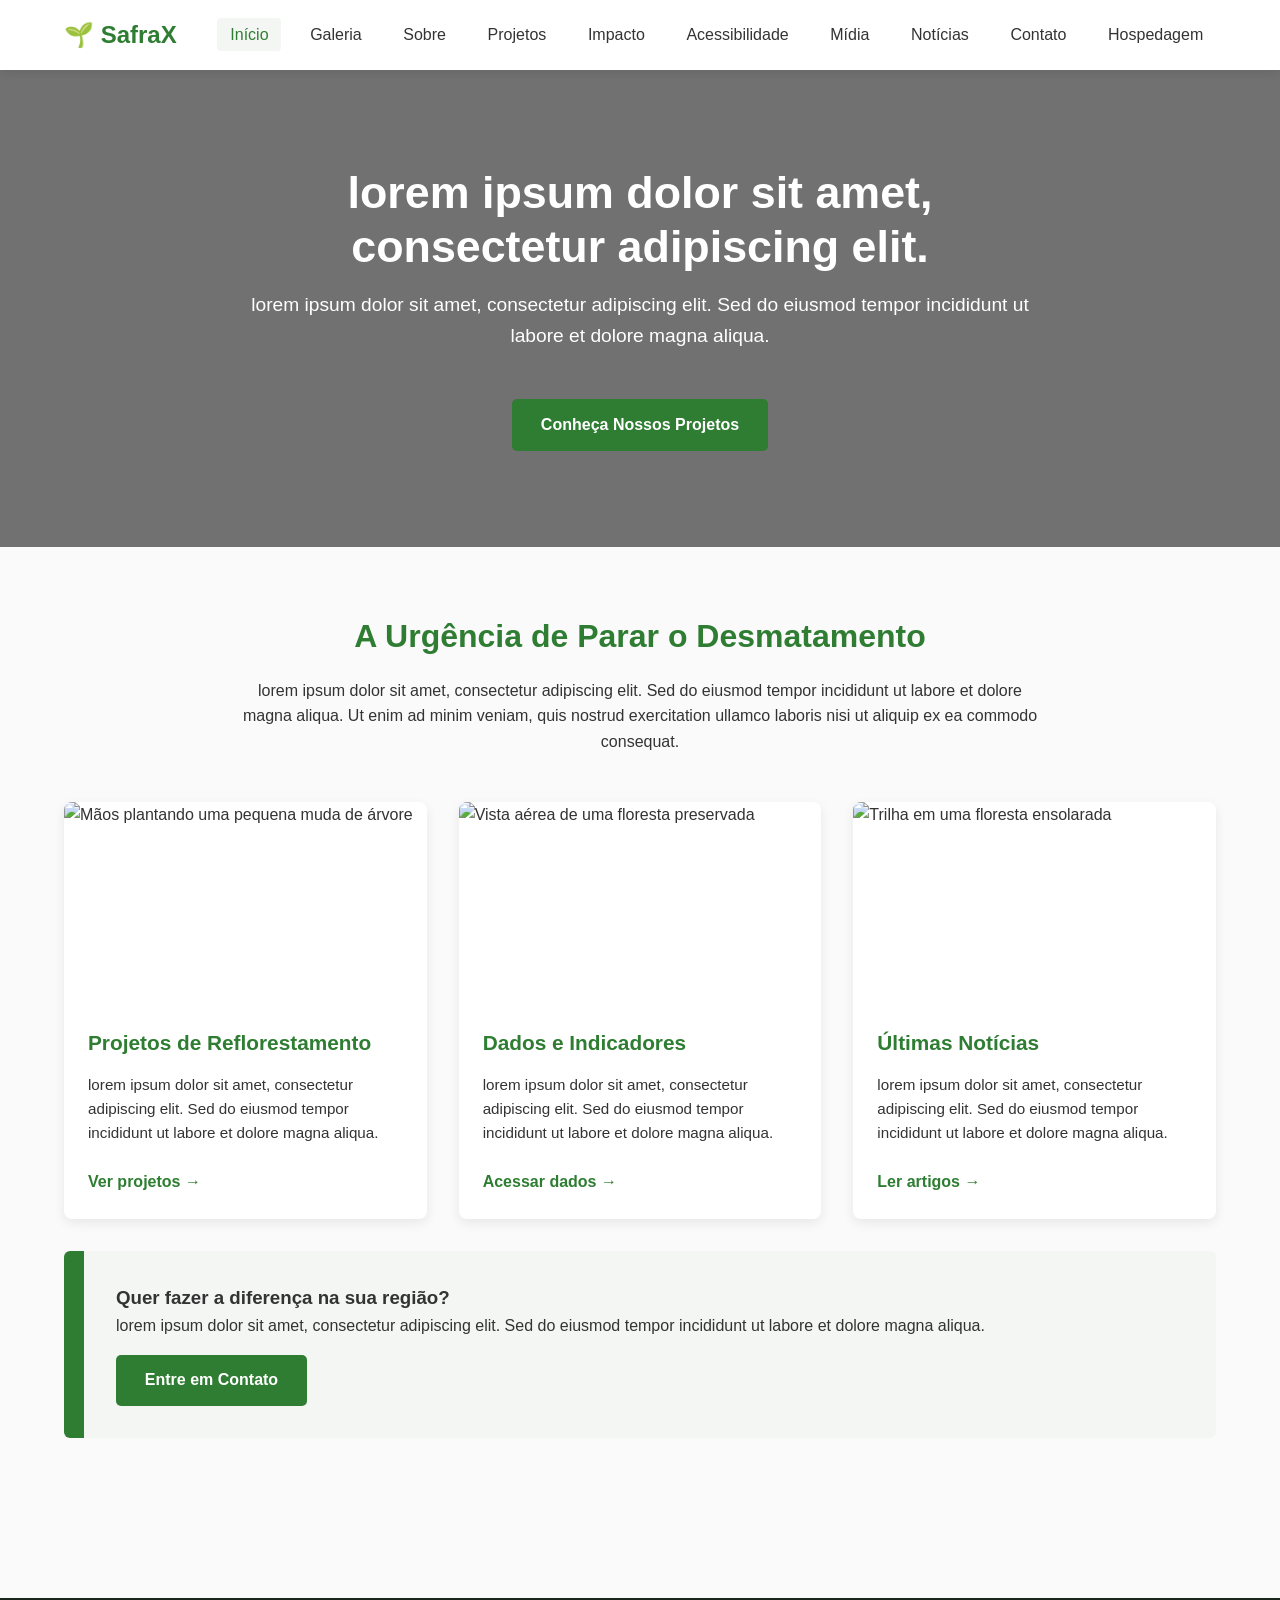
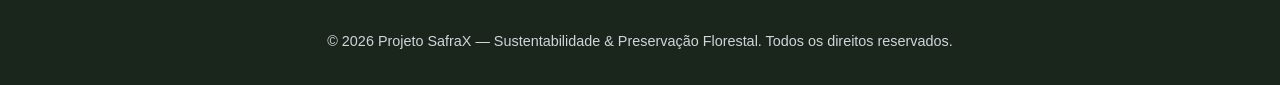
==== html/index.html @ 0277d4d4 "segundo commit" ====
<!DOCTYPE html>
<html lang="pt-BR">
<head>
    <meta charset="UTF-8">
    <meta name="viewport" content="width=device-width, initial-scale=1.0">
    <meta name="description" content="Projeto de sustentabilidade focado na conscientização e combate ao desmatamento.">
    <title>Sustentabilidade & Preservação — VerdeVivo</title>
    <link rel="stylesheet" href="/css/principal.css">
   <script src="./js/script.js"></script>
</head>
<body>

    <header>
        <nav class="navbar">
            <a href="/html/index.html" class="logo">
                🌱 SafraX
            </a>
            
            <div class="hamburger" id="hamburger" aria-label="Abrir Menu">
                <span></span>
                <span></span>
                <span></span>
            </div>

            <ul class="nav-menu" id="nav-menu">
                <li><a href="/html/index.html" class="nav-link active">Início</a></li>
                <li><a href="/html/galeria.html" class="nav-link">Galeria</a></li>
                <li><a href="/html/sobre.html" class="nav-link">Sobre</a></li>
                <li><a href="/html/projetos.html" class="nav-link">Projetos</a></li>
                <li><a href="/html/impacto.html" class="nav-link">Impacto</a></li>
                <li><a href="/html/acessibilidade.html" class="nav-link">Acessibilidade</a></li>
                <li><a href="/html/midia.html" class="nav-link">Mídia</a></li>
                <li><a href="/html/noticias.html" class="nav-link">Notícias</a></li>
                <li><a href="/html/contato.html" class="nav-link">Contato</a></li>
                <li><a href="/html/orcamento_hospedagem.html" class="nav-link">Hospedagem</a></li>
            </ul>
        </nav>
    </header>

   <section class="hero">
        <div class="hero-content">
            <h1>lorem ipsum dolor sit amet, consectetur adipiscing elit.</h1>
            <p>lorem ipsum dolor sit amet, consectetur adipiscing elit. Sed do eiusmod tempor incididunt ut labore et dolore magna aliqua.</p>
            <a href="/projetos.html" class="btn">Conheça Nossos Projetos</a>
        </div>
    </section>

    <main class="container">
        <section class="intro">
            <h2>A Urgência de Parar o Desmatamento</h2>
            <p>
                lorem ipsum dolor sit amet, consectetur adipiscing elit. Sed do eiusmod tempor incididunt ut labore et dolore magna aliqua. Ut enim ad minim veniam, quis nostrud exercitation ullamco laboris nisi ut aliquip ex ea commodo consequat.
            </p>
        </section>

        <section class="grid-cards">
            
            <div class="card">
                <img src="https://images.unsplash.com/photo-1542601906990-b4d3fb778b09?auto=format&fit=crop&w=600&q=80" alt="Mãos plantando uma pequena muda de árvore" class="card-img">
                <div class="card-body">
                    <h3 class="card-title">Projetos de Reflorestamento</h3>
                    <p class="card-text">lorem ipsum dolor sit amet, consectetur adipiscing elit. Sed do eiusmod tempor incididunt ut labore et dolore magna aliqua.</p>
                    <a href="/projetos.html" class="card-link">Ver projetos &rarr;</a>
                </div>
            </div>

            <div class="card">
                <img src="https://images.unsplash.com/photo-1464822759023-fed622ff2c3b?auto=format&fit=crop&w=600&q=80" alt="Vista aérea de uma floresta preservada" class="card-img">
                <div class="card-body">
                    <h3 class="card-title">Dados e Indicadores</h3>
                    <p class="card-text">lorem ipsum dolor sit amet, consectetur adipiscing elit. Sed do eiusmod tempor incididunt ut labore et dolore magna aliqua.</p>
                    <a href="/impacto.html" class="card-link">Acessar dados &rarr;</a>
                </div>
            </div>

            <div class="card">
                <img src="https://images.unsplash.com/photo-1500530855697-b586d89ba3ee?auto=format&fit=crop&w=600&q=80" alt="Trilha em uma floresta ensolarada" class="card-img">
                <div class="card-body">
                    <h3 class="card-title">Últimas Notícias</h3>
                    <p class="card-text">lorem ipsum dolor sit amet, consectetur adipiscing elit. Sed do eiusmod tempor incididunt ut labore et dolore magna aliqua.</p>
                    <a href="/noticias.html" class="card-link">Ler artigos &rarr;</a>
                </div>
            </div>

        </section>

        <section class="info">
            <div class="info-text">
                <h3>Quer fazer a diferença na sua região?</h3>
                <p>lorem ipsum dolor sit amet, consectetur adipiscing elit. Sed do eiusmod tempor incididunt ut labore et dolore magna aliqua.</p>
                <a href="/contato.html" class="btn">Entre em Contato</a>
            </div>
        </section>
    </main>

    <footer>
        <p>&copy; 2026 Projeto SafraX — Sustentabilidade & Preservação Florestal. Todos os direitos reservados.</p>
    </footer>

</body>
</html>
---- css/principal.css ----
@import url(header.css);
@import url(style.css);
@import url(main.css);
@import url(cards.css);
@import url(info.css);
@import url(footer.css);
@import url(responsibilidade.css);
@import url(contato.css);

* {
    margin: 0;
    padding: 0;
    box-sizing: border-box;
}

body {
    font-family: var(--font-main);
    color: var(--text-color);
    background-color: #fafafa;
    line-height: 1.6;
}

:root {
    --primary-color: #2e7d32;
    --primary-dark: #1b5e20;
    --secondary-color: #a5d6a7;
    --text-color: #333333;
    --light-bg: #f4f6f4;
    --white: #ffffff;
    --font-main: 'Segoe UI', Tahoma, Geneva, Verdana, sans-serif;
    --max-width: 1200px;
}
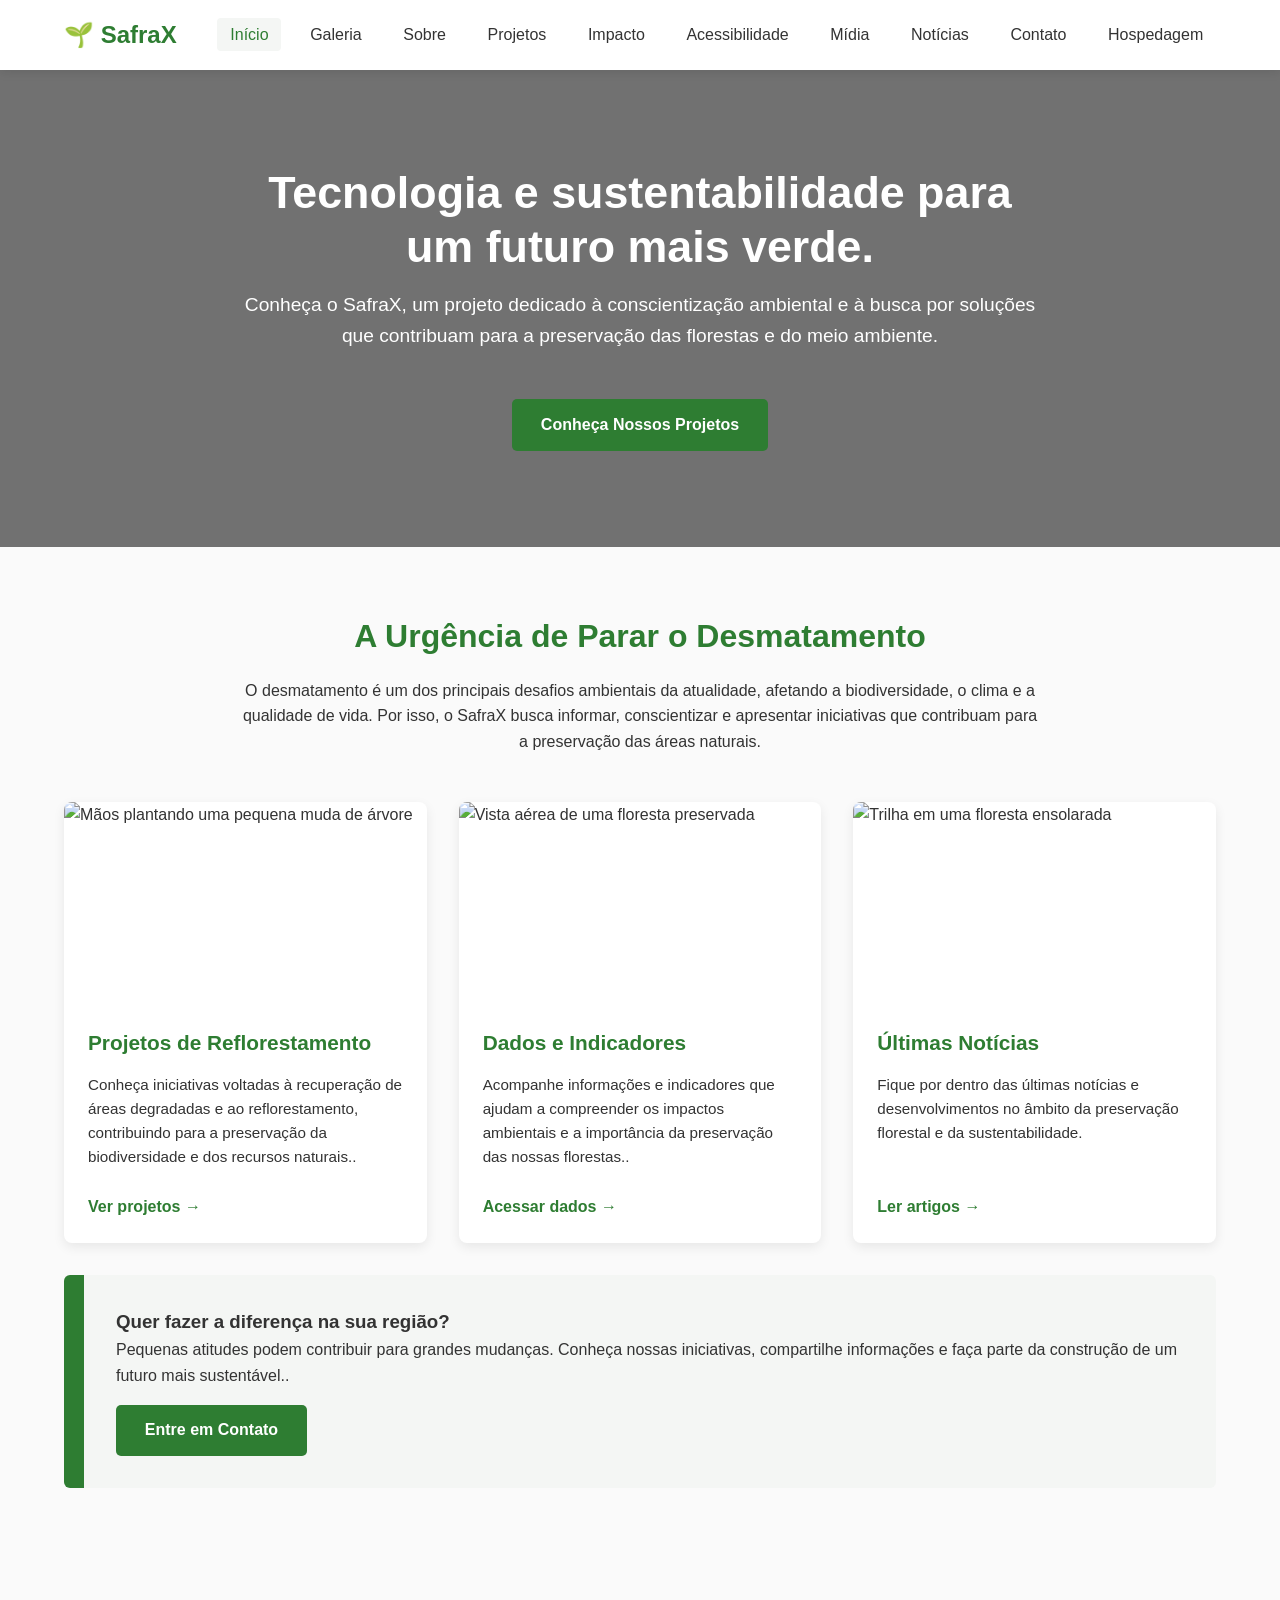
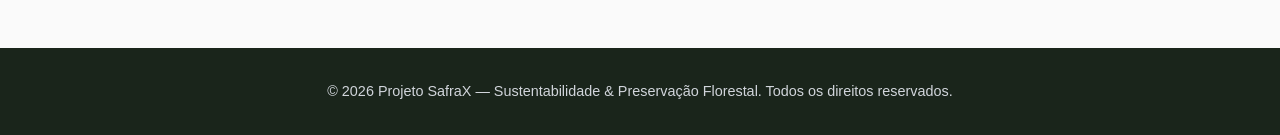
==== commit 7acdc838: "segundo commit" ====
--- a/html/index.html
+++ b/html/index.html
@@ -5,14 +5,14 @@
     <meta name="viewport" content="width=device-width, initial-scale=1.0">
     <meta name="description" content="Projeto de sustentabilidade focado na conscientização e combate ao desmatamento.">
     <title>Sustentabilidade & Preservação — VerdeVivo</title>
-    <link rel="stylesheet" href="/css/principal.css">
-   <script src="./js/script.js"></script>
+    <link rel="stylesheet" href="../css/principal.css">
+   <script src="../js/script.js"></script>
 </head>
 <body>
 
     <header>
         <nav class="navbar">
-            <a href="/html/index.html" class="logo">
+            <a href="index.html" class="logo">
                 🌱 SafraX
             </a>
             
@@ -23,25 +23,25 @@
             </div>
 
             <ul class="nav-menu" id="nav-menu">
-                <li><a href="/html/index.html" class="nav-link active">Início</a></li>
-                <li><a href="/html/galeria.html" class="nav-link">Galeria</a></li>
-                <li><a href="/html/sobre.html" class="nav-link">Sobre</a></li>
-                <li><a href="/html/projetos.html" class="nav-link">Projetos</a></li>
-                <li><a href="/html/impacto.html" class="nav-link">Impacto</a></li>
-                <li><a href="/html/acessibilidade.html" class="nav-link">Acessibilidade</a></li>
-                <li><a href="/html/midia.html" class="nav-link">Mídia</a></li>
-                <li><a href="/html/noticias.html" class="nav-link">Notícias</a></li>
-                <li><a href="/html/contato.html" class="nav-link">Contato</a></li>
-                <li><a href="/html/orcamento_hospedagem.html" class="nav-link">Hospedagem</a></li>
+                <li><a href="index.html" class="nav-link active">Início</a></li>
+                <li><a href="galeria.html" class="nav-link">Galeria</a></li>
+                <li><a href="sobre.html" class="nav-link">Sobre</a></li>
+                <li><a href="projetos.html" class="nav-link">Projetos</a></li>
+                <li><a href="impacto.html" class="nav-link">Impacto</a></li>
+                <li><a href="acessibilidade.html" class="nav-link">Acessibilidade</a></li>
+                <li><a href="midia.html" class="nav-link">Mídia</a></li>
+                <li><a href="noticias.html" class="nav-link">Notícias</a></li>
+                <li><a href="contato.html" class="nav-link">Contato</a></li>
+                <li><a href="orcamento_hospedagem.html" class="nav-link">Hospedagem</a></li>
             </ul>
         </nav>
     </header>
 
    <section class="hero">
         <div class="hero-content">
-            <h1>lorem ipsum dolor sit amet, consectetur adipiscing elit.</h1>
-            <p>lorem ipsum dolor sit amet, consectetur adipiscing elit. Sed do eiusmod tempor incididunt ut labore et dolore magna aliqua.</p>
-            <a href="/projetos.html" class="btn">Conheça Nossos Projetos</a>
+            <h1>Tecnologia e sustentabilidade para um futuro mais verde.</h1>
+            <p>Conheça o SafraX, um projeto dedicado à conscientização ambiental e à busca por soluções que contribuam para a preservação das florestas e do meio ambiente.</p>
+            <a href="projetos.html" class="btn">Conheça Nossos Projetos</a>
         </div>
     </section>
 
@@ -49,7 +49,7 @@
         <section class="intro">
             <h2>A Urgência de Parar o Desmatamento</h2>
             <p>
-                lorem ipsum dolor sit amet, consectetur adipiscing elit. Sed do eiusmod tempor incididunt ut labore et dolore magna aliqua. Ut enim ad minim veniam, quis nostrud exercitation ullamco laboris nisi ut aliquip ex ea commodo consequat.
+                O desmatamento é um dos principais desafios ambientais da atualidade, afetando a biodiversidade, o clima e a qualidade de vida. Por isso, o SafraX busca informar, conscientizar e apresentar iniciativas que contribuam para a preservação das áreas naturais.
             </p>
         </section>
 
@@ -59,8 +59,8 @@
                 <img src="https://images.unsplash.com/photo-1542601906990-b4d3fb778b09?auto=format&fit=crop&w=600&q=80" alt="Mãos plantando uma pequena muda de árvore" class="card-img">
                 <div class="card-body">
                     <h3 class="card-title">Projetos de Reflorestamento</h3>
-                    <p class="card-text">lorem ipsum dolor sit amet, consectetur adipiscing elit. Sed do eiusmod tempor incididunt ut labore et dolore magna aliqua.</p>
-                    <a href="/projetos.html" class="card-link">Ver projetos &rarr;</a>
+                    <p class="card-text">Conheça iniciativas voltadas à recuperação de áreas degradadas e ao reflorestamento, contribuindo para a preservação da biodiversidade e dos recursos naturais..</p>
+                    <a href="projetos.html" class="card-link">Ver projetos &rarr;</a>
                 </div>
             </div>
 
@@ -68,8 +68,8 @@
                 <img src="https://images.unsplash.com/photo-1464822759023-fed622ff2c3b?auto=format&fit=crop&w=600&q=80" alt="Vista aérea de uma floresta preservada" class="card-img">
                 <div class="card-body">
                     <h3 class="card-title">Dados e Indicadores</h3>
-                    <p class="card-text">lorem ipsum dolor sit amet, consectetur adipiscing elit. Sed do eiusmod tempor incididunt ut labore et dolore magna aliqua.</p>
-                    <a href="/impacto.html" class="card-link">Acessar dados &rarr;</a>
+                    <p class="card-text">Acompanhe informações e indicadores que ajudam a compreender os impactos ambientais e a importância da preservação das nossas florestas..</p>
+                    <a href="impacto.html" class="card-link">Acessar dados &rarr;</a>
                 </div>
             </div>
 
@@ -77,8 +77,8 @@
                 <img src="https://images.unsplash.com/photo-1500530855697-b586d89ba3ee?auto=format&fit=crop&w=600&q=80" alt="Trilha em uma floresta ensolarada" class="card-img">
                 <div class="card-body">
                     <h3 class="card-title">Últimas Notícias</h3>
-                    <p class="card-text">lorem ipsum dolor sit amet, consectetur adipiscing elit. Sed do eiusmod tempor incididunt ut labore et dolore magna aliqua.</p>
-                    <a href="/noticias.html" class="card-link">Ler artigos &rarr;</a>
+                    <p class="card-text">Fique por dentro das últimas notícias e desenvolvimentos no âmbito da preservação florestal e da sustentabilidade.</p>
+                    <a href="noticias.html" class="card-link">Ler artigos &rarr;</a>
                 </div>
             </div>
 
@@ -87,8 +87,8 @@
         <section class="info">
             <div class="info-text">
                 <h3>Quer fazer a diferença na sua região?</h3>
-                <p>lorem ipsum dolor sit amet, consectetur adipiscing elit. Sed do eiusmod tempor incididunt ut labore et dolore magna aliqua.</p>
-                <a href="/contato.html" class="btn">Entre em Contato</a>
+                <p>Pequenas atitudes podem contribuir para grandes mudanças. Conheça nossas iniciativas, compartilhe informações e faça parte da construção de um futuro mais sustentável..</p>
+                <a href="contato.html" class="btn">Entre em Contato</a>
             </div>
         </section>
     </main>
--- a/css/principal.css
+++ b/css/principal.css
@@ -1,5 +1,4 @@
 @import url(header.css);
-@import url(style.css);
 @import url(main.css);
 @import url(cards.css);
 @import url(info.css);
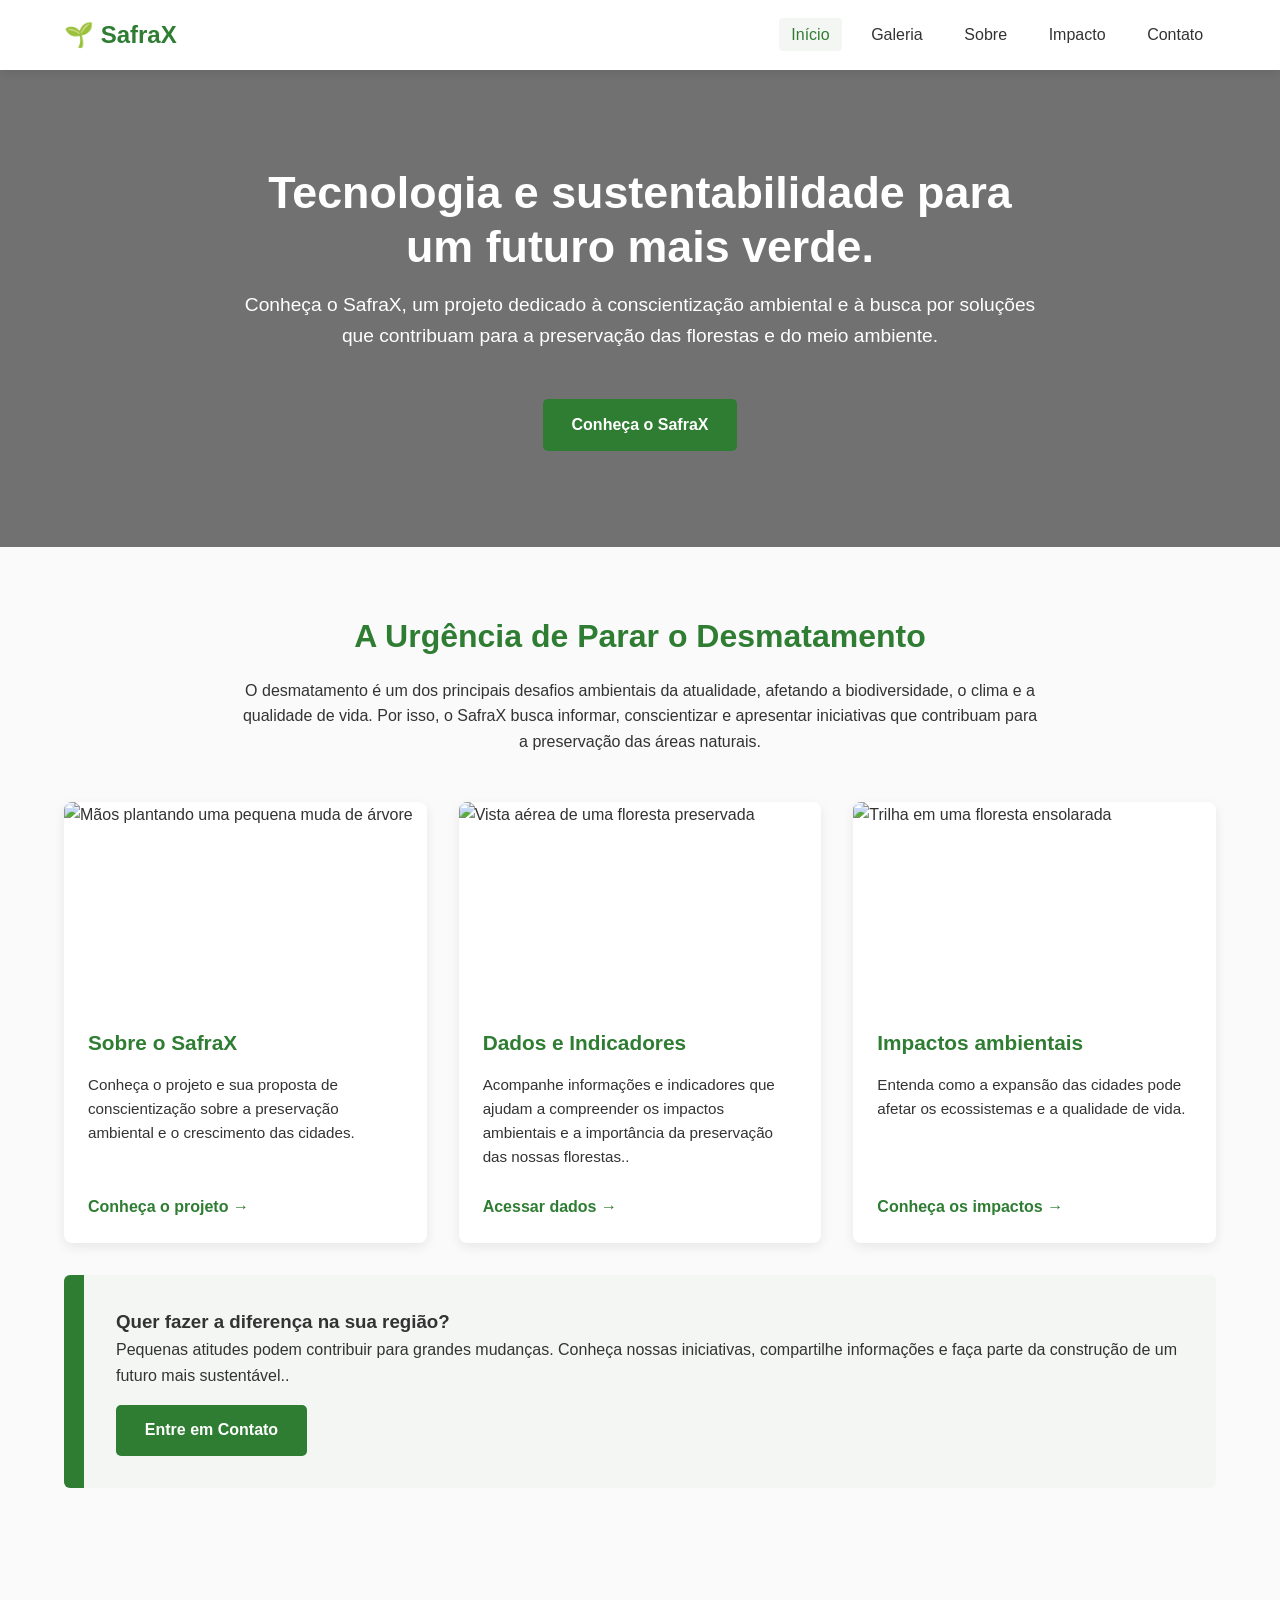
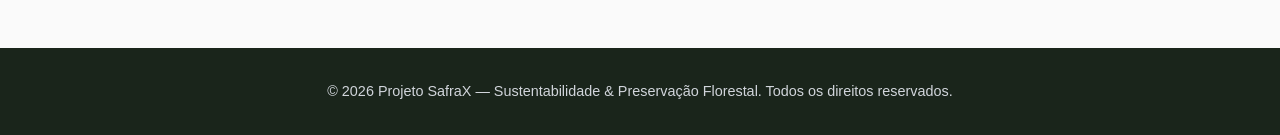
==== commit 5a1ba2fa: "add3+" ====
--- a/html/index.html
+++ b/html/index.html
@@ -6,7 +6,7 @@
     <meta name="description" content="Projeto de sustentabilidade focado na conscientização e combate ao desmatamento.">
     <title>Sustentabilidade & Preservação — VerdeVivo</title>
     <link rel="stylesheet" href="../css/principal.css">
-   <script src="../js/script.js"></script>
+    <script src="../js/script.js" defer></script>
 </head>
 <body>
 
@@ -26,13 +26,8 @@
                 <li><a href="index.html" class="nav-link active">Início</a></li>
                 <li><a href="galeria.html" class="nav-link">Galeria</a></li>
                 <li><a href="sobre.html" class="nav-link">Sobre</a></li>
-                <li><a href="projetos.html" class="nav-link">Projetos</a></li>
                 <li><a href="impacto.html" class="nav-link">Impacto</a></li>
-                <li><a href="acessibilidade.html" class="nav-link">Acessibilidade</a></li>
-                <li><a href="midia.html" class="nav-link">Mídia</a></li>
-                <li><a href="noticias.html" class="nav-link">Notícias</a></li>
                 <li><a href="contato.html" class="nav-link">Contato</a></li>
-                <li><a href="orcamento_hospedagem.html" class="nav-link">Hospedagem</a></li>
             </ul>
         </nav>
     </header>
@@ -41,7 +36,7 @@
         <div class="hero-content">
             <h1>Tecnologia e sustentabilidade para um futuro mais verde.</h1>
             <p>Conheça o SafraX, um projeto dedicado à conscientização ambiental e à busca por soluções que contribuam para a preservação das florestas e do meio ambiente.</p>
-            <a href="projetos.html" class="btn">Conheça Nossos Projetos</a>
+            <a href="sobre.html" class="btn">Conheça o SafraX</a>
         </div>
     </section>
 
@@ -58,9 +53,9 @@
             <div class="card">
                 <img src="https://images.unsplash.com/photo-1542601906990-b4d3fb778b09?auto=format&fit=crop&w=600&q=80" alt="Mãos plantando uma pequena muda de árvore" class="card-img">
                 <div class="card-body">
-                    <h3 class="card-title">Projetos de Reflorestamento</h3>
-                    <p class="card-text">Conheça iniciativas voltadas à recuperação de áreas degradadas e ao reflorestamento, contribuindo para a preservação da biodiversidade e dos recursos naturais..</p>
-                    <a href="projetos.html" class="card-link">Ver projetos &rarr;</a>
+                    <h3 class="card-title">Sobre o SafraX</h3>
+                    <p class="card-text">Conheça o projeto e sua proposta de conscientização sobre a preservação ambiental e o crescimento das cidades.</p>
+                    <a href="sobre.html" class="card-link">Conheça o projeto &rarr;</a>
                 </div>
             </div>
 
@@ -76,9 +71,9 @@
             <div class="card">
                 <img src="https://images.unsplash.com/photo-1500530855697-b586d89ba3ee?auto=format&fit=crop&w=600&q=80" alt="Trilha em uma floresta ensolarada" class="card-img">
                 <div class="card-body">
-                    <h3 class="card-title">Últimas Notícias</h3>
-                    <p class="card-text">Fique por dentro das últimas notícias e desenvolvimentos no âmbito da preservação florestal e da sustentabilidade.</p>
-                    <a href="noticias.html" class="card-link">Ler artigos &rarr;</a>
+                    <h3 class="card-title">Impactos ambientais</h3>
+                    <p class="card-text">Entenda como a expansão das cidades pode afetar os ecossistemas e a qualidade de vida.</p>
+                    <a href="impacto.html" class="card-link">Conheça os impactos &rarr;</a>
                 </div>
             </div>
 
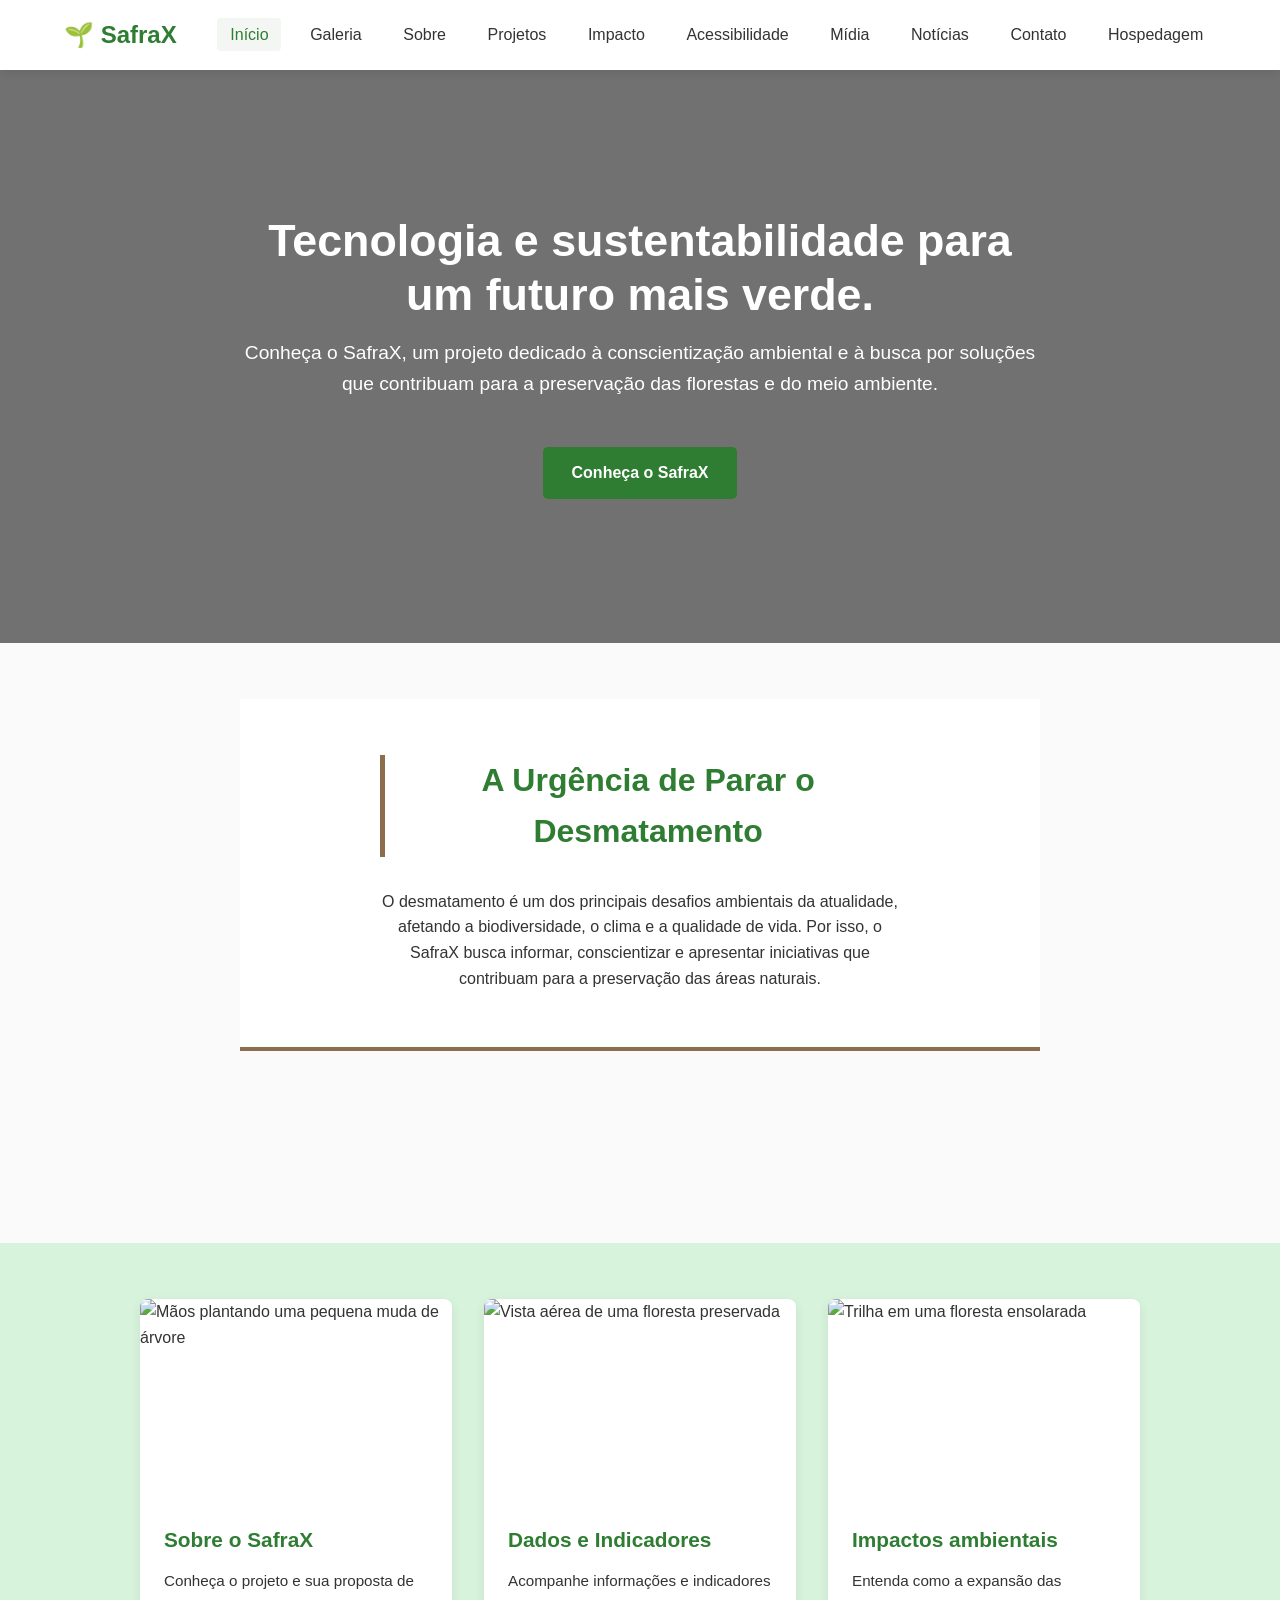
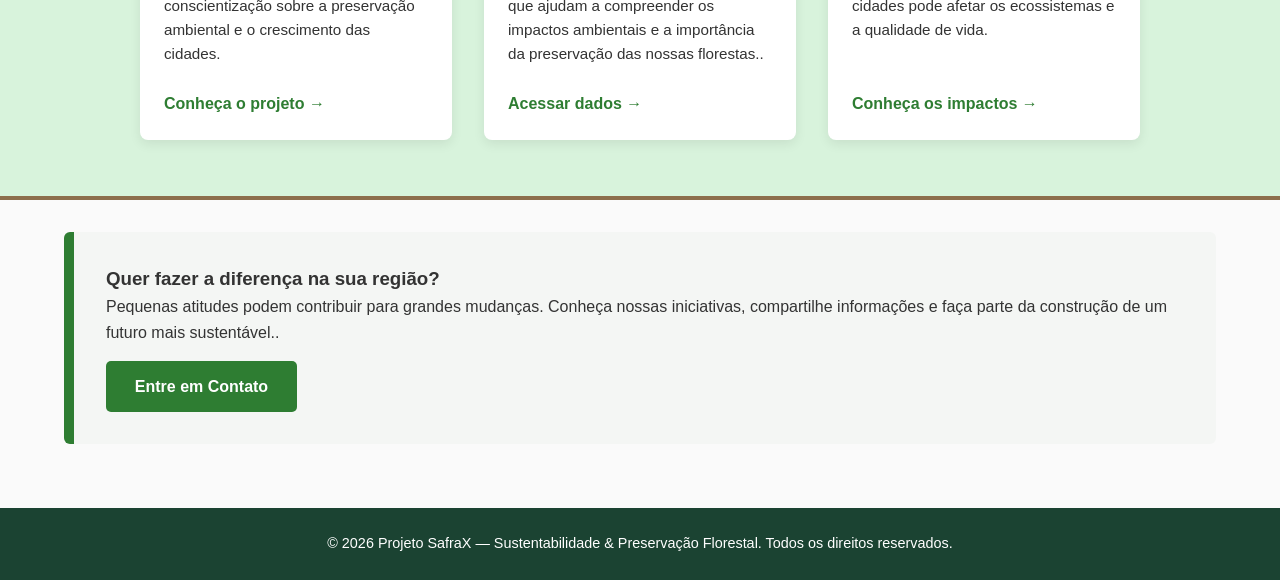
==== commit b50b0d94: "Minha mensagem de atualização" ====
--- a/html/index.html
+++ b/html/index.html
@@ -3,10 +3,10 @@
 <head>
     <meta charset="UTF-8">
     <meta name="viewport" content="width=device-width, initial-scale=1.0">
-    <meta name="description" content="Projeto de sustentabilidade focado na conscientização e combate ao desmatamento.">
-    <title>Sustentabilidade & Preservação — VerdeVivo</title>
+    <meta name="description" content="SafraX: projeto educativo sobre como a expansão urbana avança sobre florestas, matas e mananciais, e o que podemos fazer a respeito.">
+    <title>SafraX — Expansão Urbana e Sustentabilidade</title>
     <link rel="stylesheet" href="../css/principal.css">
-    <script src="../js/script.js" defer></script>
+    <script src="../js/script.js"></script>
 </head>
 <body>
 
@@ -15,7 +15,7 @@
             <a href="index.html" class="logo">
                 🌱 SafraX
             </a>
-            
+
             <div class="hamburger" id="hamburger" aria-label="Abrir Menu">
                 <span></span>
                 <span></span>
@@ -26,8 +26,13 @@
                 <li><a href="index.html" class="nav-link active">Início</a></li>
                 <li><a href="galeria.html" class="nav-link">Galeria</a></li>
                 <li><a href="sobre.html" class="nav-link">Sobre</a></li>
+                <li><a href="projetos.html" class="nav-link">Projetos</a></li>
                 <li><a href="impacto.html" class="nav-link">Impacto</a></li>
+                <li><a href="acessibilidade.html" class="nav-link">Acessibilidade</a></li>
+                <li><a href="midia.html" class="nav-link">Mídia</a></li>
+                <li><a href="noticias.html" class="nav-link">Notícias</a></li>
                 <li><a href="contato.html" class="nav-link">Contato</a></li>
+                <li><a href="orcamento_hospedagem.html" class="nav-link">Hospedagem</a></li>
             </ul>
         </nav>
     </header>
@@ -40,7 +45,7 @@
         </div>
     </section>
 
-    <main class="container">
+    <main class="container home-sections">
         <section class="intro">
             <h2>A Urgência de Parar o Desmatamento</h2>
             <p>
--- a/css/principal.css
+++ b/css/principal.css
@@ -5,6 +5,7 @@
 @import url(footer.css);
 @import url(responsibilidade.css);
 @import url(contato.css);
+@import url(galeria.css);
 
 * {
     margin: 0;
@@ -28,4 +29,10 @@
     --white: #ffffff;
     --font-main: 'Segoe UI', Tahoma, Geneva, Verdana, sans-serif;
     --max-width: 1200px;
+    --verde-escuro: #1b4332;
+    --verde: #2d6a4f;
+    --verde-claro: #d8f3dc;
+    --terra: #8d6e4c;
+    --texto: #1f2a24;
+    --branco: #ffffff;
 }
